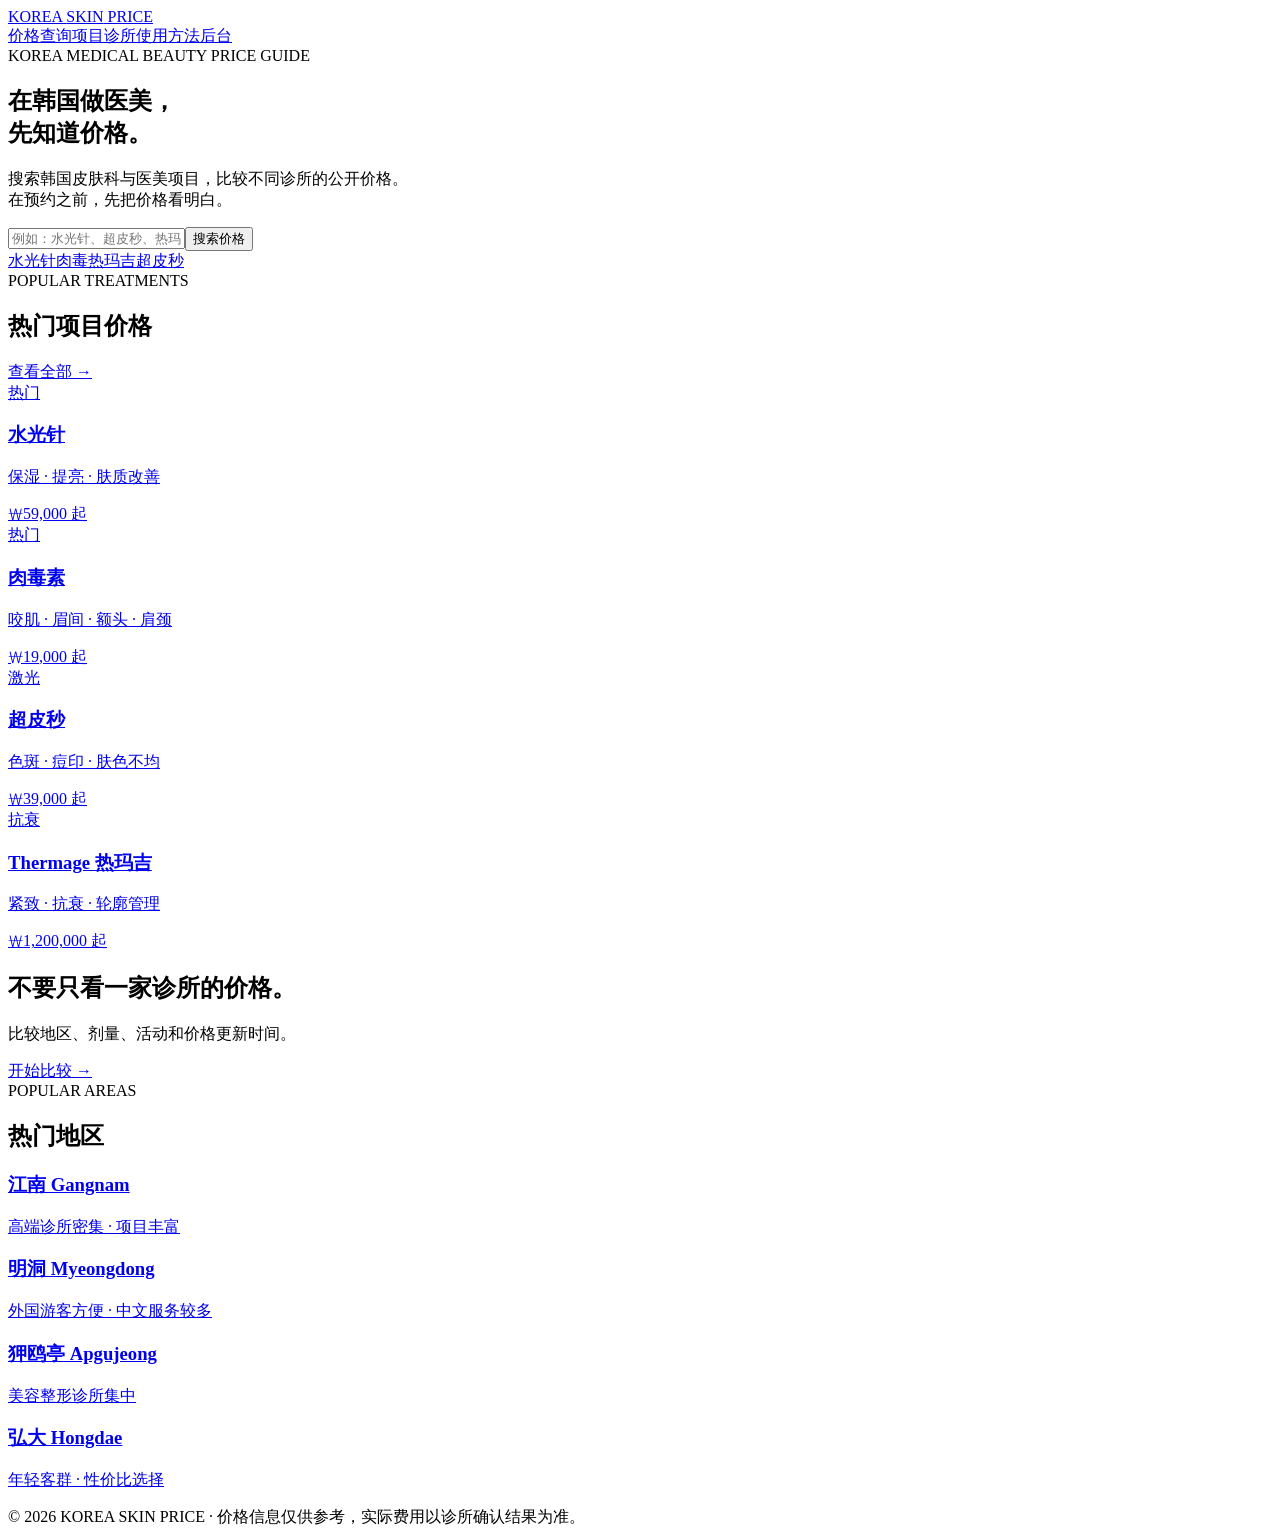
==== index.html @ 59237373 "Add files via upload" ====
<!doctype html><html lang="zh-CN"><head><meta charset="utf-8"><meta name="viewport" content="width=device-width,initial-scale=1"><title>首页 | KOREA SKIN PRICE</title><link rel="stylesheet" href="assets/style.css"></head><body>
<header><div class="wrap nav"><a class="logo" href="index.html">KOREA <span>SKIN</span> PRICE</a><nav class="menu"><a href="prices.html">价格查询</a><a href="treatments.html">项目</a><a href="clinics.html">诊所</a><a href="how.html">使用方法</a><a href="admin.html">后台</a></nav></div></header><main><section class="hero"><div class="wrap"><div class="eyebrow">KOREA MEDICAL BEAUTY PRICE GUIDE</div><h1>在韩国做医美，<br>先知道价格。</h1><p class="sub">搜索韩国皮肤科与医美项目，比较不同诊所的公开价格。<br>在预约之前，先把价格看明白。</p><div class="search"><input id="q" placeholder="例如：水光针、超皮秒、热玛吉、肉毒…"><button onclick="location.href='prices.html?q='+encodeURIComponent(document.getElementById('q').value)">搜索价格</button></div><div class="chips"><a class="chip" href="prices.html?q=水光针">水光针</a><a class="chip" href="prices.html?q=肉毒">肉毒</a><a class="chip" href="prices.html?q=热玛吉">热玛吉</a><a class="chip" href="prices.html?q=超皮秒">超皮秒</a></div></div></section>
<section class="section"><div class="wrap"><div class="head"><div><div class="kicker">POPULAR TREATMENTS</div><h2>热门项目价格</h2></div><a href="treatments.html">查看全部 →</a></div><div class="grid4">
<a class="card" href="treatment.html?id=water"><span class="tag">热门</span><h3>水光针</h3><p class="muted">保湿 · 提亮 · 肤质改善</p><div class="price">₩59,000 起</div></a>
<a class="card" href="treatment.html?id=botox"><span class="tag">热门</span><h3>肉毒素</h3><p class="muted">咬肌 · 眉间 · 额头 · 肩颈</p><div class="price">₩19,000 起</div></a>
<a class="card" href="treatment.html?id=pico"><span class="tag">激光</span><h3>超皮秒</h3><p class="muted">色斑 · 痘印 · 肤色不均</p><div class="price">₩39,000 起</div></a>
<a class="card" href="treatment.html?id=thermage"><span class="tag">抗衰</span><h3>Thermage 热玛吉</h3><p class="muted">紧致 · 抗衰 · 轮廓管理</p><div class="price">₩1,200,000 起</div></a>
</div></div></section>
<section class="band"><div class="wrap bandin"><div><h2>不要只看一家诊所的价格。</h2><p>比较地区、剂量、活动和价格更新时间。</p></div><a class="whitebtn" href="prices.html">开始比较 →</a></div></section>
<section class="section"><div class="wrap"><div class="head"><div><div class="kicker">POPULAR AREAS</div><h2>热门地区</h2></div></div><div class="grid4"><a class="card" href="prices.html?area=江南"><h3>江南 Gangnam</h3><p class="muted">高端诊所密集 · 项目丰富</p></a><a class="card" href="prices.html?area=明洞"><h3>明洞 Myeongdong</h3><p class="muted">外国游客方便 · 中文服务较多</p></a><a class="card" href="prices.html?area=狎鸥亭"><h3>狎鸥亭 Apgujeong</h3><p class="muted">美容整形诊所集中</p></a><a class="card" href="prices.html?area=弘大"><h3>弘大 Hongdae</h3><p class="muted">年轻客群 · 性价比选择</p></a></div></div></section></main><footer><div class="wrap">© 2026 KOREA SKIN PRICE · 价格信息仅供参考，实际费用以诊所确认结果为准。</div></footer><script></script></body></html>
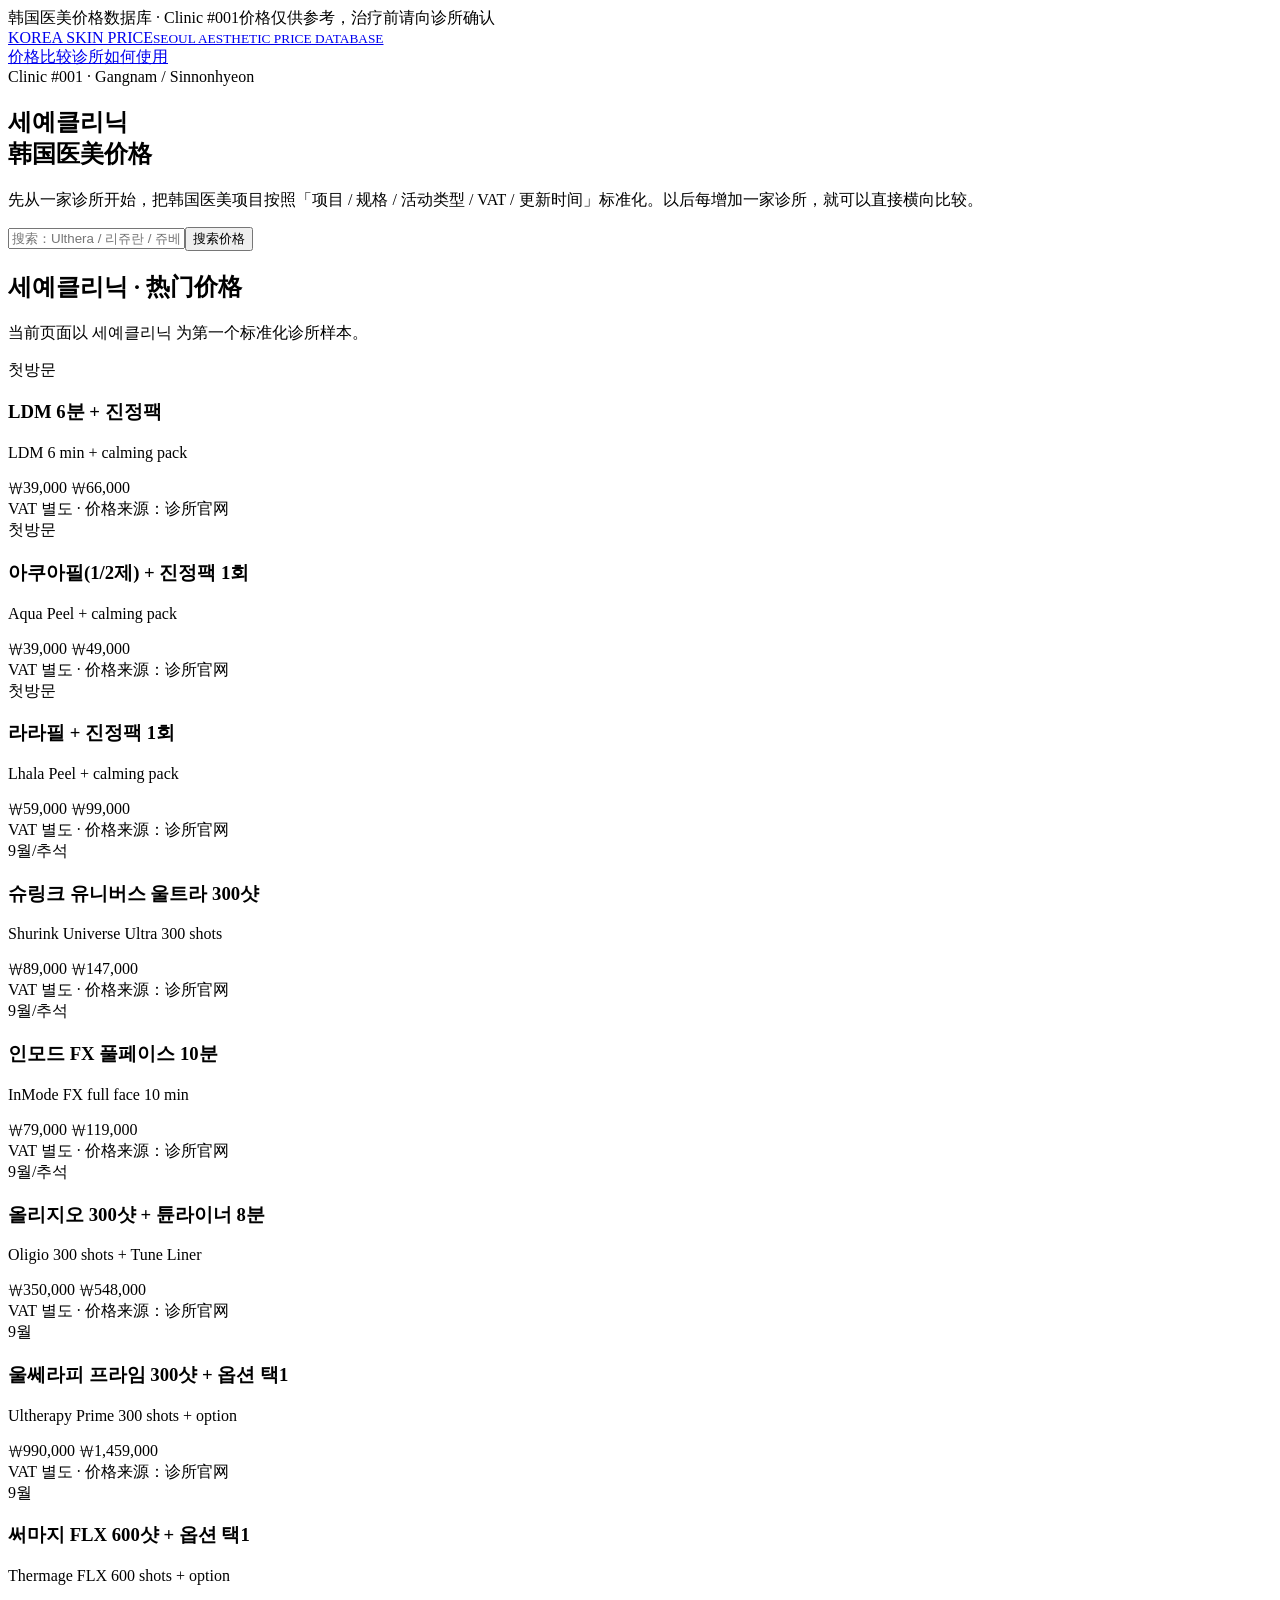
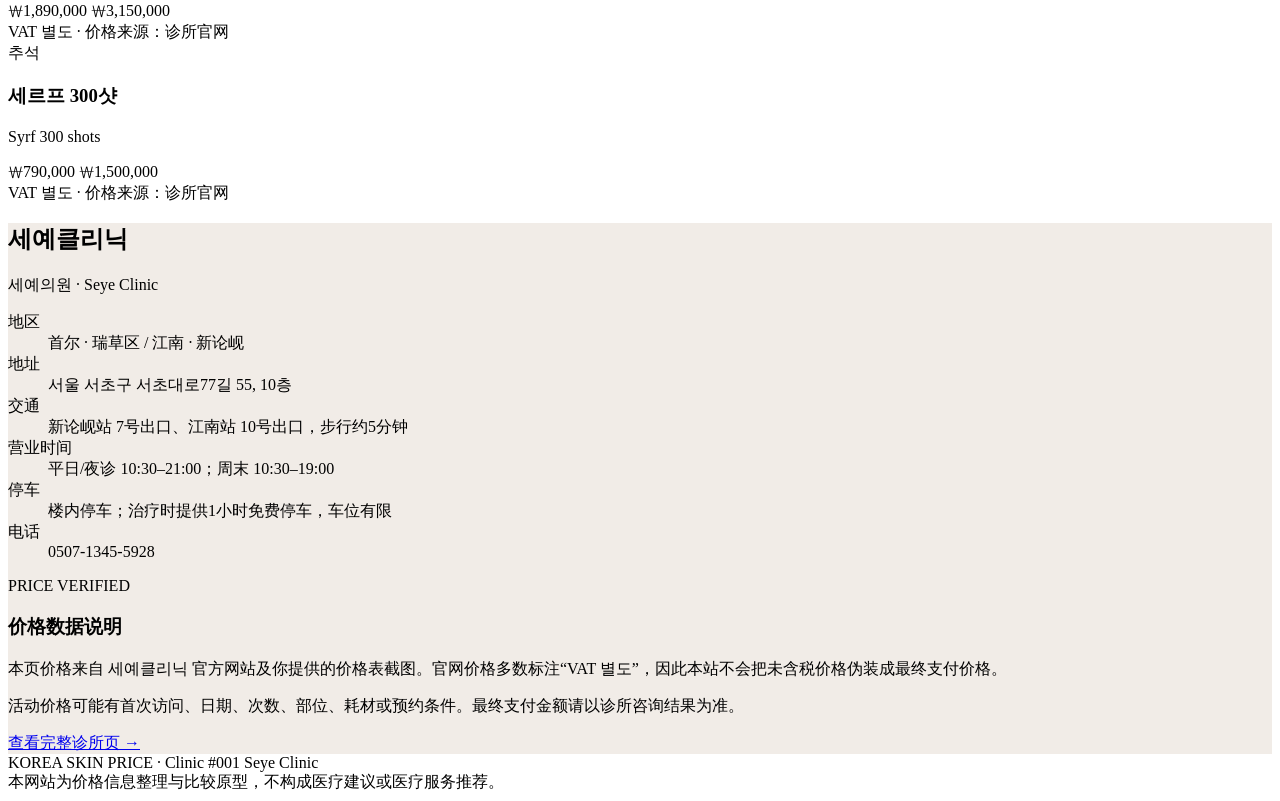
==== commit 0b85eff5: "Add files via upload" ====
--- a/index.html
+++ b/index.html
@@ -1,10 +1,34 @@
-<!doctype html><html lang="zh-CN"><head><meta charset="utf-8"><meta name="viewport" content="width=device-width,initial-scale=1"><title>首页 | KOREA SKIN PRICE</title><link rel="stylesheet" href="assets/style.css"></head><body>
-<header><div class="wrap nav"><a class="logo" href="index.html">KOREA <span>SKIN</span> PRICE</a><nav class="menu"><a href="prices.html">价格查询</a><a href="treatments.html">项目</a><a href="clinics.html">诊所</a><a href="how.html">使用方法</a><a href="admin.html">后台</a></nav></div></header><main><section class="hero"><div class="wrap"><div class="eyebrow">KOREA MEDICAL BEAUTY PRICE GUIDE</div><h1>在韩国做医美，<br>先知道价格。</h1><p class="sub">搜索韩国皮肤科与医美项目，比较不同诊所的公开价格。<br>在预约之前，先把价格看明白。</p><div class="search"><input id="q" placeholder="例如：水光针、超皮秒、热玛吉、肉毒…"><button onclick="location.href='prices.html?q='+encodeURIComponent(document.getElementById('q').value)">搜索价格</button></div><div class="chips"><a class="chip" href="prices.html?q=水光针">水光针</a><a class="chip" href="prices.html?q=肉毒">肉毒</a><a class="chip" href="prices.html?q=热玛吉">热玛吉</a><a class="chip" href="prices.html?q=超皮秒">超皮秒</a></div></div></section>
-<section class="section"><div class="wrap"><div class="head"><div><div class="kicker">POPULAR TREATMENTS</div><h2>热门项目价格</h2></div><a href="treatments.html">查看全部 →</a></div><div class="grid4">
-<a class="card" href="treatment.html?id=water"><span class="tag">热门</span><h3>水光针</h3><p class="muted">保湿 · 提亮 · 肤质改善</p><div class="price">₩59,000 起</div></a>
-<a class="card" href="treatment.html?id=botox"><span class="tag">热门</span><h3>肉毒素</h3><p class="muted">咬肌 · 眉间 · 额头 · 肩颈</p><div class="price">₩19,000 起</div></a>
-<a class="card" href="treatment.html?id=pico"><span class="tag">激光</span><h3>超皮秒</h3><p class="muted">色斑 · 痘印 · 肤色不均</p><div class="price">₩39,000 起</div></a>
-<a class="card" href="treatment.html?id=thermage"><span class="tag">抗衰</span><h3>Thermage 热玛吉</h3><p class="muted">紧致 · 抗衰 · 轮廓管理</p><div class="price">₩1,200,000 起</div></a>
+<!doctype html>
+<html lang="zh-CN"><head><meta charset="utf-8"><meta name="viewport" content="width=device-width,initial-scale=1">
+<title>KOREA SKIN PRICE | 韩国医美价格比较</title><link rel="stylesheet" href="assets/style.css"></head>
+<body>
+<div class="topbar"><div class="container"><span>韩国医美价格数据库 · Clinic #001</span><span>价格仅供参考，治疗前请向诊所确认</span></div></div>
+<nav class="nav"><div class="container navin"><a class="logo" href="index.html">KOREA SKIN PRICE<small>SEOUL AESTHETIC PRICE DATABASE</small></a><div class="navlinks"><a href="prices.html">价格比较</a><a href="clinic-seye.html">诊所</a><a href="how.html">如何使用</a></div></div></nav>
+<section class="hero"><div class="container">
+<div class="eyebrow">Clinic #001 · Gangnam / Sinnonhyeon</div>
+<h1>세예클리닉<br>韩国医美价格</h1>
+<p>先从一家诊所开始，把韩国医美项目按照「项目 / 规格 / 活动类型 / VAT / 更新时间」标准化。以后每增加一家诊所，就可以直接横向比较。</p>
+<div class="searchbox"><input id="q" placeholder="搜索：Ulthera / 리쥬란 / 쥬베룩 / 보톡스…"><button onclick="goSearch()">搜索价格</button></div>
+</div></section>
+<section class="section"><div class="container">
+<h2>세예클리닉 · 热门价格</h2><p class="lead">当前页面以 세예클리닉 为第一个标准化诊所样本。</p>
+<div class="grid">
+<div class="card"><span class="tag">첫방문</span><h3>LDM 6분 + 진정팩</h3><p>LDM 6 min + calming pack</p><div class="price">₩39,000 <span class="old">₩66,000</span></div><div class="sub">VAT 별도 · 价格来源：诊所官网</div></div><div class="card"><span class="tag">첫방문</span><h3>아쿠아필(1/2제) + 진정팩 1회</h3><p>Aqua Peel + calming pack</p><div class="price">₩39,000 <span class="old">₩49,000</span></div><div class="sub">VAT 별도 · 价格来源：诊所官网</div></div><div class="card"><span class="tag">첫방문</span><h3>라라필 + 진정팩 1회</h3><p>Lhala Peel + calming pack</p><div class="price">₩59,000 <span class="old">₩99,000</span></div><div class="sub">VAT 별도 · 价格来源：诊所官网</div></div><div class="card"><span class="tag">9월/추석</span><h3>슈링크 유니버스 울트라 300샷</h3><p>Shurink Universe Ultra 300 shots</p><div class="price">₩89,000 <span class="old">₩147,000</span></div><div class="sub">VAT 별도 · 价格来源：诊所官网</div></div><div class="card"><span class="tag">9월/추석</span><h3>인모드 FX 풀페이스 10분</h3><p>InMode FX full face 10 min</p><div class="price">₩79,000 <span class="old">₩119,000</span></div><div class="sub">VAT 별도 · 价格来源：诊所官网</div></div><div class="card"><span class="tag">9월/추석</span><h3>올리지오 300샷 + 튠라이너 8분</h3><p>Oligio 300 shots + Tune Liner</p><div class="price">₩350,000 <span class="old">₩548,000</span></div><div class="sub">VAT 별도 · 价格来源：诊所官网</div></div><div class="card"><span class="tag">9월</span><h3>울쎄라피 프라임 300샷 + 옵션 택1</h3><p>Ultherapy Prime 300 shots + option</p><div class="price">₩990,000 <span class="old">₩1,459,000</span></div><div class="sub">VAT 별도 · 价格来源：诊所官网</div></div><div class="card"><span class="tag">9월</span><h3>써마지 FLX 600샷 + 옵션 택1</h3><p>Thermage FLX 600 shots + option</p><div class="price">₩1,890,000 <span class="old">₩3,150,000</span></div><div class="sub">VAT 별도 · 价格来源：诊所官网</div></div><div class="card"><span class="tag">추석</span><h3>세르프 300샷</h3><p>Syrf 300 shots</p><div class="price">₩790,000 <span class="old">₩1,500,000</span></div><div class="sub">VAT 별도 · 价格来源：诊所官网</div></div>
 </div></div></section>
-<section class="band"><div class="wrap bandin"><div><h2>不要只看一家诊所的价格。</h2><p>比较地区、剂量、活动和价格更新时间。</p></div><a class="whitebtn" href="prices.html">开始比较 →</a></div></section>
-<section class="section"><div class="wrap"><div class="head"><div><div class="kicker">POPULAR AREAS</div><h2>热门地区</h2></div></div><div class="grid4"><a class="card" href="prices.html?area=江南"><h3>江南 Gangnam</h3><p class="muted">高端诊所密集 · 项目丰富</p></a><a class="card" href="prices.html?area=明洞"><h3>明洞 Myeongdong</h3><p class="muted">外国游客方便 · 中文服务较多</p></a><a class="card" href="prices.html?area=狎鸥亭"><h3>狎鸥亭 Apgujeong</h3><p class="muted">美容整形诊所集中</p></a><a class="card" href="prices.html?area=弘大"><h3>弘大 Hongdae</h3><p class="muted">年轻客群 · 性价比选择</p></a></div></div></section></main><footer><div class="wrap">© 2026 KOREA SKIN PRICE · 价格信息仅供参考，实际费用以诊所确认结果为准。</div></footer><script></script></body></html>+<section class="section" style="background:#f1ece7"><div class="container info">
+<div class="clinicbox"><h2>세예클리닉</h2><p class="lead">세예의원 · Seye Clinic</p>
+<dl><dt>地区</dt><dd>首尔 · 瑞草区 / 江南 · 新论岘</dd>
+<dt>地址</dt><dd>서울 서초구 서초대로77길 55, 10층</dd>
+<dt>交通</dt><dd>新论岘站 7号出口、江南站 10号出口，步行约5分钟</dd>
+<dt>营业时间</dt><dd>平日/夜诊 10:30–21:00；周末 10:30–19:00</dd>
+<dt>停车</dt><dd>楼内停车；治疗时提供1小时免费停车，车位有限</dd>
+<dt>电话</dt><dd>0507-1345-5928</dd>
+</dl></div>
+<div class="clinicbox"><span class="tag">PRICE VERIFIED</span><h3>价格数据说明</h3>
+<p>本页价格来自 세예클리닉 官方网站及你提供的价格表截图。官网价格多数标注“VAT 별도”，因此本站不会把未含税价格伪装成最终支付价格。</p>
+<p>活动价格可能有首次访问、日期、次数、部位、耗材或预约条件。最终支付金额请以诊所咨询结果为准。</p>
+<a class="btn" href="clinic-seye.html">查看完整诊所页 →</a></div>
+</div></section>
+<footer class="footer"><div class="container">KOREA SKIN PRICE · Clinic #001 Seye Clinic<br>本网站为价格信息整理与比较原型，不构成医疗建议或医疗服务推荐。</div></footer>
+<script>function goSearch(){const q=document.getElementById('q').value.trim();location.href='prices.html'+(q?'?q='+encodeURIComponent(q):'')}</script>
+</body></html>
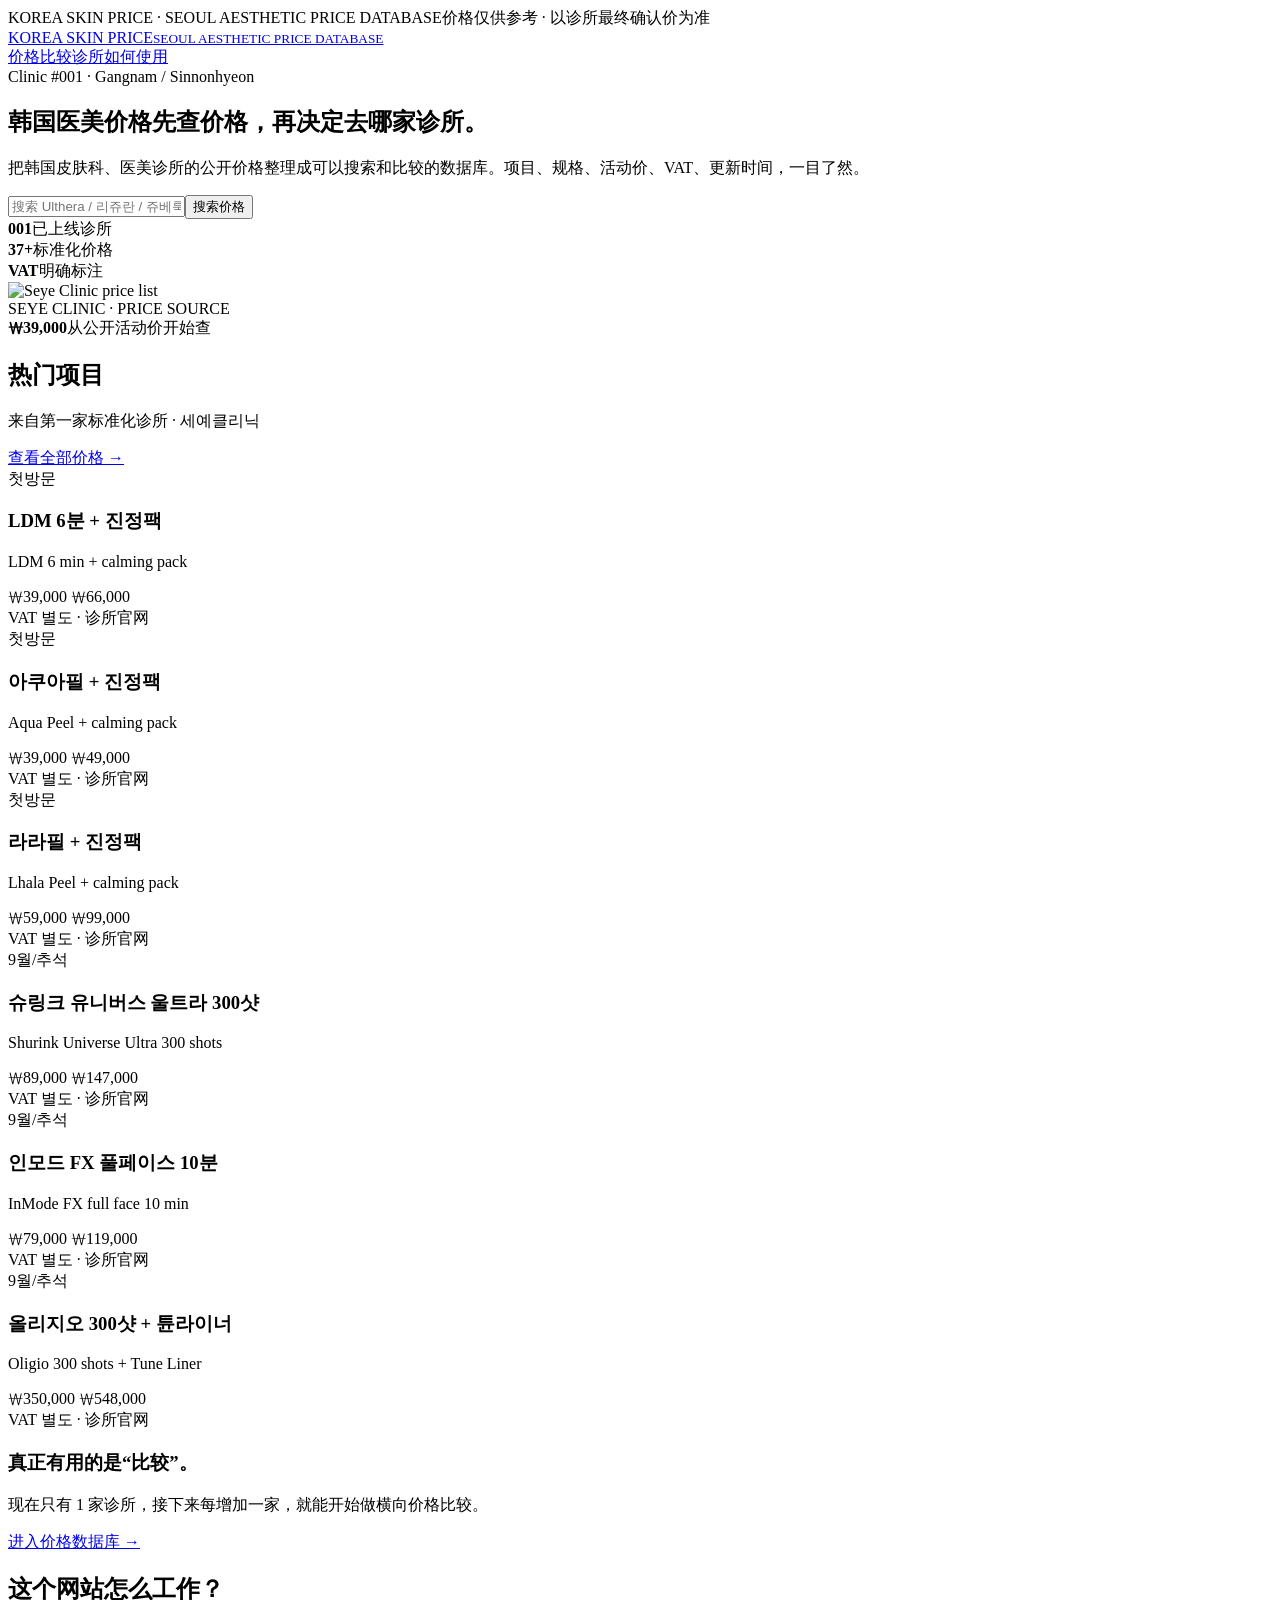
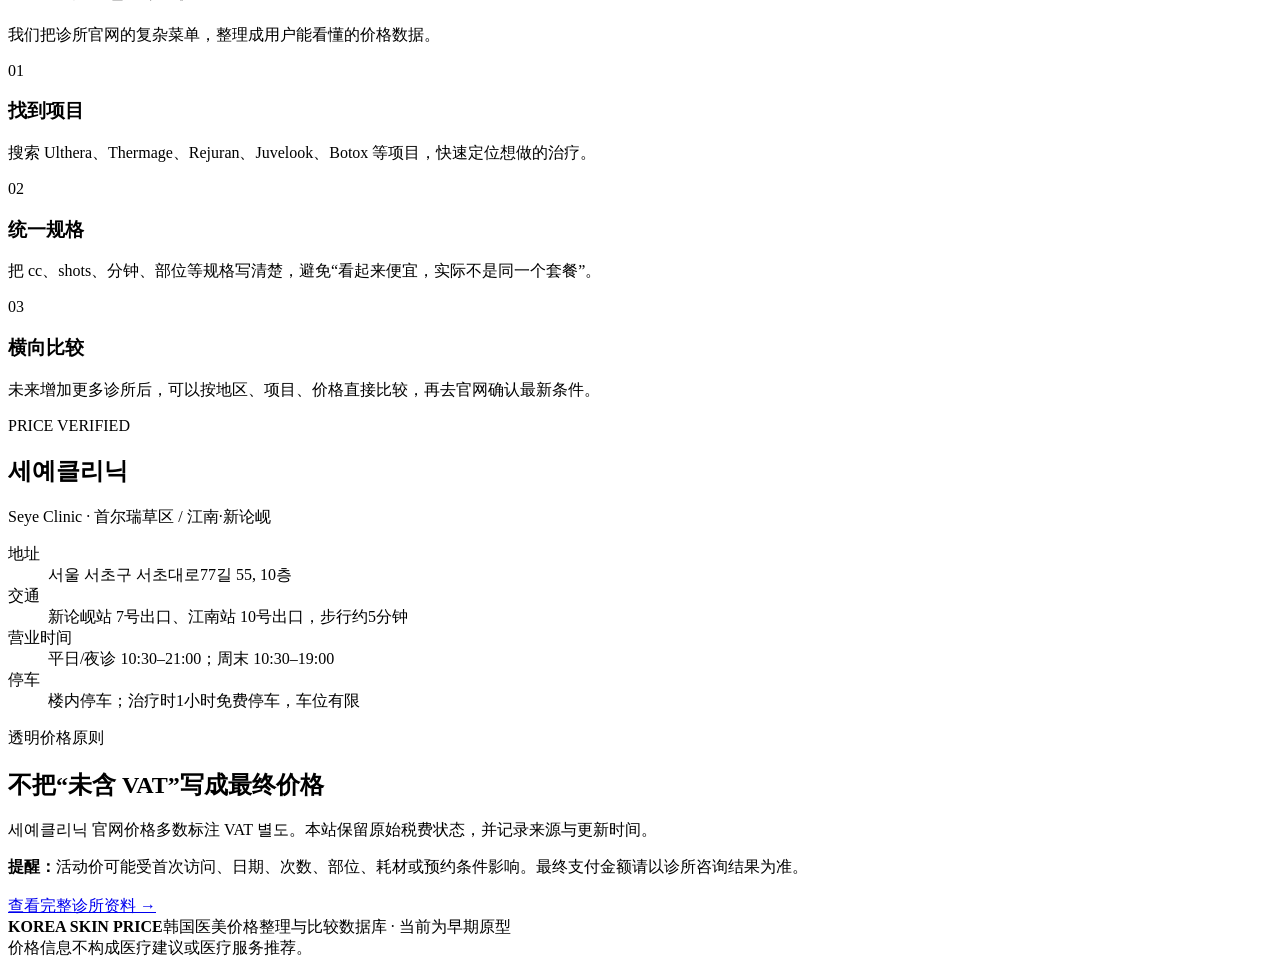
==== commit d790aef8: "Add files via upload" ====
--- a/index.html
+++ b/index.html
@@ -1,34 +1,16 @@
-<!doctype html>
-<html lang="zh-CN"><head><meta charset="utf-8"><meta name="viewport" content="width=device-width,initial-scale=1">
-<title>KOREA SKIN PRICE | 韩国医美价格比较</title><link rel="stylesheet" href="assets/style.css"></head>
-<body>
-<div class="topbar"><div class="container"><span>韩国医美价格数据库 · Clinic #001</span><span>价格仅供参考，治疗前请向诊所确认</span></div></div>
+<!doctype html><html lang="zh-CN"><head><meta charset="utf-8"><meta name="viewport" content="width=device-width,initial-scale=1"><title>KOREA SKIN PRICE | 韩国医美价格比较</title><link rel="stylesheet" href="assets/style.css"></head><body>
+<div class="topbar"><div class="container"><span>KOREA SKIN PRICE · SEOUL AESTHETIC PRICE DATABASE</span><span>价格仅供参考 · 以诊所最终确认价为准</span></div></div>
 <nav class="nav"><div class="container navin"><a class="logo" href="index.html">KOREA SKIN PRICE<small>SEOUL AESTHETIC PRICE DATABASE</small></a><div class="navlinks"><a href="prices.html">价格比较</a><a href="clinic-seye.html">诊所</a><a href="how.html">如何使用</a></div></div></nav>
-<section class="hero"><div class="container">
-<div class="eyebrow">Clinic #001 · Gangnam / Sinnonhyeon</div>
-<h1>세예클리닉<br>韩国医美价格</h1>
-<p>先从一家诊所开始，把韩国医美项目按照「项目 / 规格 / 活动类型 / VAT / 更新时间」标准化。以后每增加一家诊所，就可以直接横向比较。</p>
-<div class="searchbox"><input id="q" placeholder="搜索：Ulthera / 리쥬란 / 쥬베룩 / 보톡스…"><button onclick="goSearch()">搜索价格</button></div>
-</div></section>
-<section class="section"><div class="container">
-<h2>세예클리닉 · 热门价格</h2><p class="lead">当前页面以 세예클리닉 为第一个标准化诊所样本。</p>
-<div class="grid">
-<div class="card"><span class="tag">첫방문</span><h3>LDM 6분 + 진정팩</h3><p>LDM 6 min + calming pack</p><div class="price">₩39,000 <span class="old">₩66,000</span></div><div class="sub">VAT 별도 · 价格来源：诊所官网</div></div><div class="card"><span class="tag">첫방문</span><h3>아쿠아필(1/2제) + 진정팩 1회</h3><p>Aqua Peel + calming pack</p><div class="price">₩39,000 <span class="old">₩49,000</span></div><div class="sub">VAT 별도 · 价格来源：诊所官网</div></div><div class="card"><span class="tag">첫방문</span><h3>라라필 + 진정팩 1회</h3><p>Lhala Peel + calming pack</p><div class="price">₩59,000 <span class="old">₩99,000</span></div><div class="sub">VAT 별도 · 价格来源：诊所官网</div></div><div class="card"><span class="tag">9월/추석</span><h3>슈링크 유니버스 울트라 300샷</h3><p>Shurink Universe Ultra 300 shots</p><div class="price">₩89,000 <span class="old">₩147,000</span></div><div class="sub">VAT 별도 · 价格来源：诊所官网</div></div><div class="card"><span class="tag">9월/추석</span><h3>인모드 FX 풀페이스 10분</h3><p>InMode FX full face 10 min</p><div class="price">₩79,000 <span class="old">₩119,000</span></div><div class="sub">VAT 별도 · 价格来源：诊所官网</div></div><div class="card"><span class="tag">9월/추석</span><h3>올리지오 300샷 + 튠라이너 8분</h3><p>Oligio 300 shots + Tune Liner</p><div class="price">₩350,000 <span class="old">₩548,000</span></div><div class="sub">VAT 별도 · 价格来源：诊所官网</div></div><div class="card"><span class="tag">9월</span><h3>울쎄라피 프라임 300샷 + 옵션 택1</h3><p>Ultherapy Prime 300 shots + option</p><div class="price">₩990,000 <span class="old">₩1,459,000</span></div><div class="sub">VAT 별도 · 价格来源：诊所官网</div></div><div class="card"><span class="tag">9월</span><h3>써마지 FLX 600샷 + 옵션 택1</h3><p>Thermage FLX 600 shots + option</p><div class="price">₩1,890,000 <span class="old">₩3,150,000</span></div><div class="sub">VAT 별도 · 价格来源：诊所官网</div></div><div class="card"><span class="tag">추석</span><h3>세르프 300샷</h3><p>Syrf 300 shots</p><div class="price">₩790,000 <span class="old">₩1,500,000</span></div><div class="sub">VAT 별도 · 价格来源：诊所官网</div></div>
-</div></div></section>
-<section class="section" style="background:#f1ece7"><div class="container info">
-<div class="clinicbox"><h2>세예클리닉</h2><p class="lead">세예의원 · Seye Clinic</p>
-<dl><dt>地区</dt><dd>首尔 · 瑞草区 / 江南 · 新论岘</dd>
-<dt>地址</dt><dd>서울 서초구 서초대로77길 55, 10층</dd>
-<dt>交通</dt><dd>新论岘站 7号出口、江南站 10号出口，步行约5分钟</dd>
-<dt>营业时间</dt><dd>平日/夜诊 10:30–21:00；周末 10:30–19:00</dd>
-<dt>停车</dt><dd>楼内停车；治疗时提供1小时免费停车，车位有限</dd>
-<dt>电话</dt><dd>0507-1345-5928</dd>
-</dl></div>
-<div class="clinicbox"><span class="tag">PRICE VERIFIED</span><h3>价格数据说明</h3>
-<p>本页价格来自 세예클리닉 官方网站及你提供的价格表截图。官网价格多数标注“VAT 별도”，因此本站不会把未含税价格伪装成最终支付价格。</p>
-<p>活动价格可能有首次访问、日期、次数、部位、耗材或预约条件。最终支付金额请以诊所咨询结果为准。</p>
-<a class="btn" href="clinic-seye.html">查看完整诊所页 →</a></div>
-</div></section>
-<footer class="footer"><div class="container">KOREA SKIN PRICE · Clinic #001 Seye Clinic<br>本网站为价格信息整理与比较原型，不构成医疗建议或医疗服务推荐。</div></footer>
-<script>function goSearch(){const q=document.getElementById('q').value.trim();location.href='prices.html'+(q?'?q='+encodeURIComponent(q):'')}</script>
-</body></html>+<section class="hero"><div class="container hero-grid"><div><div class="eyebrow">Clinic #001 · Gangnam / Sinnonhyeon</div><h1>韩国医美价格<span>先查价格，再决定去哪家诊所。</span></h1><p>把韩国皮肤科、医美诊所的公开价格整理成可以搜索和比较的数据库。项目、规格、活动价、VAT、更新时间，一目了然。</p><div class="searchbox"><input id="q" placeholder="搜索 Ulthera / 리쥬란 / 쥬베룩 / 보톡스…"><button onclick="goSearch()">搜索价格</button></div><div class="hero-note"><div><strong>001</strong>已上线诊所</div><div><strong>37+</strong>标准化价格</div><div><strong>VAT</strong>明确标注</div></div></div><div class="hero-visual"><div class="price-sheet"><img src="assets/seye-price-01.png" alt="Seye Clinic price list"><div class="sheet-label">SEYE CLINIC · PRICE SOURCE</div></div><div class="sheet-sticker"><b>₩39,000</b>从公开活动价开始查</div></div></div></section>
+<section class="section"><div class="container"><div class="section-head"><div><h2>热门项目</h2><p>来自第一家标准化诊所 · 세예클리닉</p></div><a class="link-arrow" href="prices.html">查看全部价格 →</a></div><div class="grid">
+<div class="card"><span class="tag">첫방문</span><h3>LDM 6분 + 진정팩</h3><p>LDM 6 min + calming pack</p><div class="price">₩39,000 <span class="old">₩66,000</span></div><div class="sub">VAT 별도 · 诊所官网</div></div>
+<div class="card"><span class="tag">첫방문</span><h3>아쿠아필 + 진정팩</h3><p>Aqua Peel + calming pack</p><div class="price">₩39,000 <span class="old">₩49,000</span></div><div class="sub">VAT 별도 · 诊所官网</div></div>
+<div class="card"><span class="tag">첫방문</span><h3>라라필 + 진정팩</h3><p>Lhala Peel + calming pack</p><div class="price">₩59,000 <span class="old">₩99,000</span></div><div class="sub">VAT 별도 · 诊所官网</div></div>
+<div class="card"><span class="tag">9월/추석</span><h3>슈링크 유니버스 울트라 300샷</h3><p>Shurink Universe Ultra 300 shots</p><div class="price">₩89,000 <span class="old">₩147,000</span></div><div class="sub">VAT 별도 · 诊所官网</div></div>
+<div class="card"><span class="tag">9월/추석</span><h3>인모드 FX 풀페이스 10분</h3><p>InMode FX full face 10 min</p><div class="price">₩79,000 <span class="old">₩119,000</span></div><div class="sub">VAT 별도 · 诊所官网</div></div>
+<div class="card"><span class="tag">9월/추석</span><h3>올리지오 300샷 + 튠라이너</h3><p>Oligio 300 shots + Tune Liner</p><div class="price">₩350,000 <span class="old">₩548,000</span></div><div class="sub">VAT 별도 · 诊所官网</div></div>
+</div><div class="compare-cta"><div><h3>真正有用的是“比较”。</h3><p>现在只有 1 家诊所，接下来每增加一家，就能开始做横向价格比较。</p></div><a class="btn rose" href="prices.html">进入价格数据库 →</a></div></div></section>
+<section class="section alt"><div class="container"><div class="section-head"><div><h2>这个网站怎么工作？</h2><p>我们把诊所官网的复杂菜单，整理成用户能看懂的价格数据。</p></div></div><div class="steps"><div class="step"><div class="step-num">01</div><h3>找到项目</h3><p>搜索 Ulthera、Thermage、Rejuran、Juvelook、Botox 等项目，快速定位想做的治疗。</p></div><div class="step"><div class="step-num">02</div><h3>统一规格</h3><p>把 cc、shots、分钟、部位等规格写清楚，避免“看起来便宜，实际不是同一个套餐”。</p></div><div class="step"><div class="step-num">03</div><h3>横向比较</h3><p>未来增加更多诊所后，可以按地区、项目、价格直接比较，再去官网确认最新条件。</p></div></div></div></section>
+<section class="section"><div class="container info"><div class="clinicbox"><div class="verified">PRICE VERIFIED</div><h2>세예클리닉</h2><p class="lead">Seye Clinic · 首尔瑞草区 / 江南·新论岘</p><dl><dt>地址</dt><dd>서울 서초구 서초대로77길 55, 10층</dd><dt>交通</dt><dd>新论岘站 7号出口、江南站 10号出口，步行约5分钟</dd><dt>营业时间</dt><dd>平日/夜诊 10:30–21:00；周末 10:30–19:00</dd><dt>停车</dt><dd>楼内停车；治疗时1小时免费停车，车位有限</dd></dl></div><div class="clinicbox"><span class="tag">透明价格原则</span><h2>不把“未含 VAT”写成最终价格</h2><p class="lead">세예클리닉 官网价格多数标注 VAT 별도。本站保留原始税费状态，并记录来源与更新时间。</p><div class="notice"><b>提醒：</b>活动价可能受首次访问、日期、次数、部位、耗材或预约条件影响。最终支付金额请以诊所咨询结果为准。</div><br><a class="btn dark" href="clinic-seye.html">查看完整诊所资料 →</a></div></div></section>
+<footer class="footer"><div class="container"><strong>KOREA SKIN PRICE</strong>韩国医美价格整理与比较数据库 · 当前为早期原型<br>价格信息不构成医疗建议或医疗服务推荐。</div></footer>
+<script>function goSearch(){const q=document.getElementById('q').value.trim();location.href='prices.html'+(q?'?q='+encodeURIComponent(q):'')}</script></body></html>
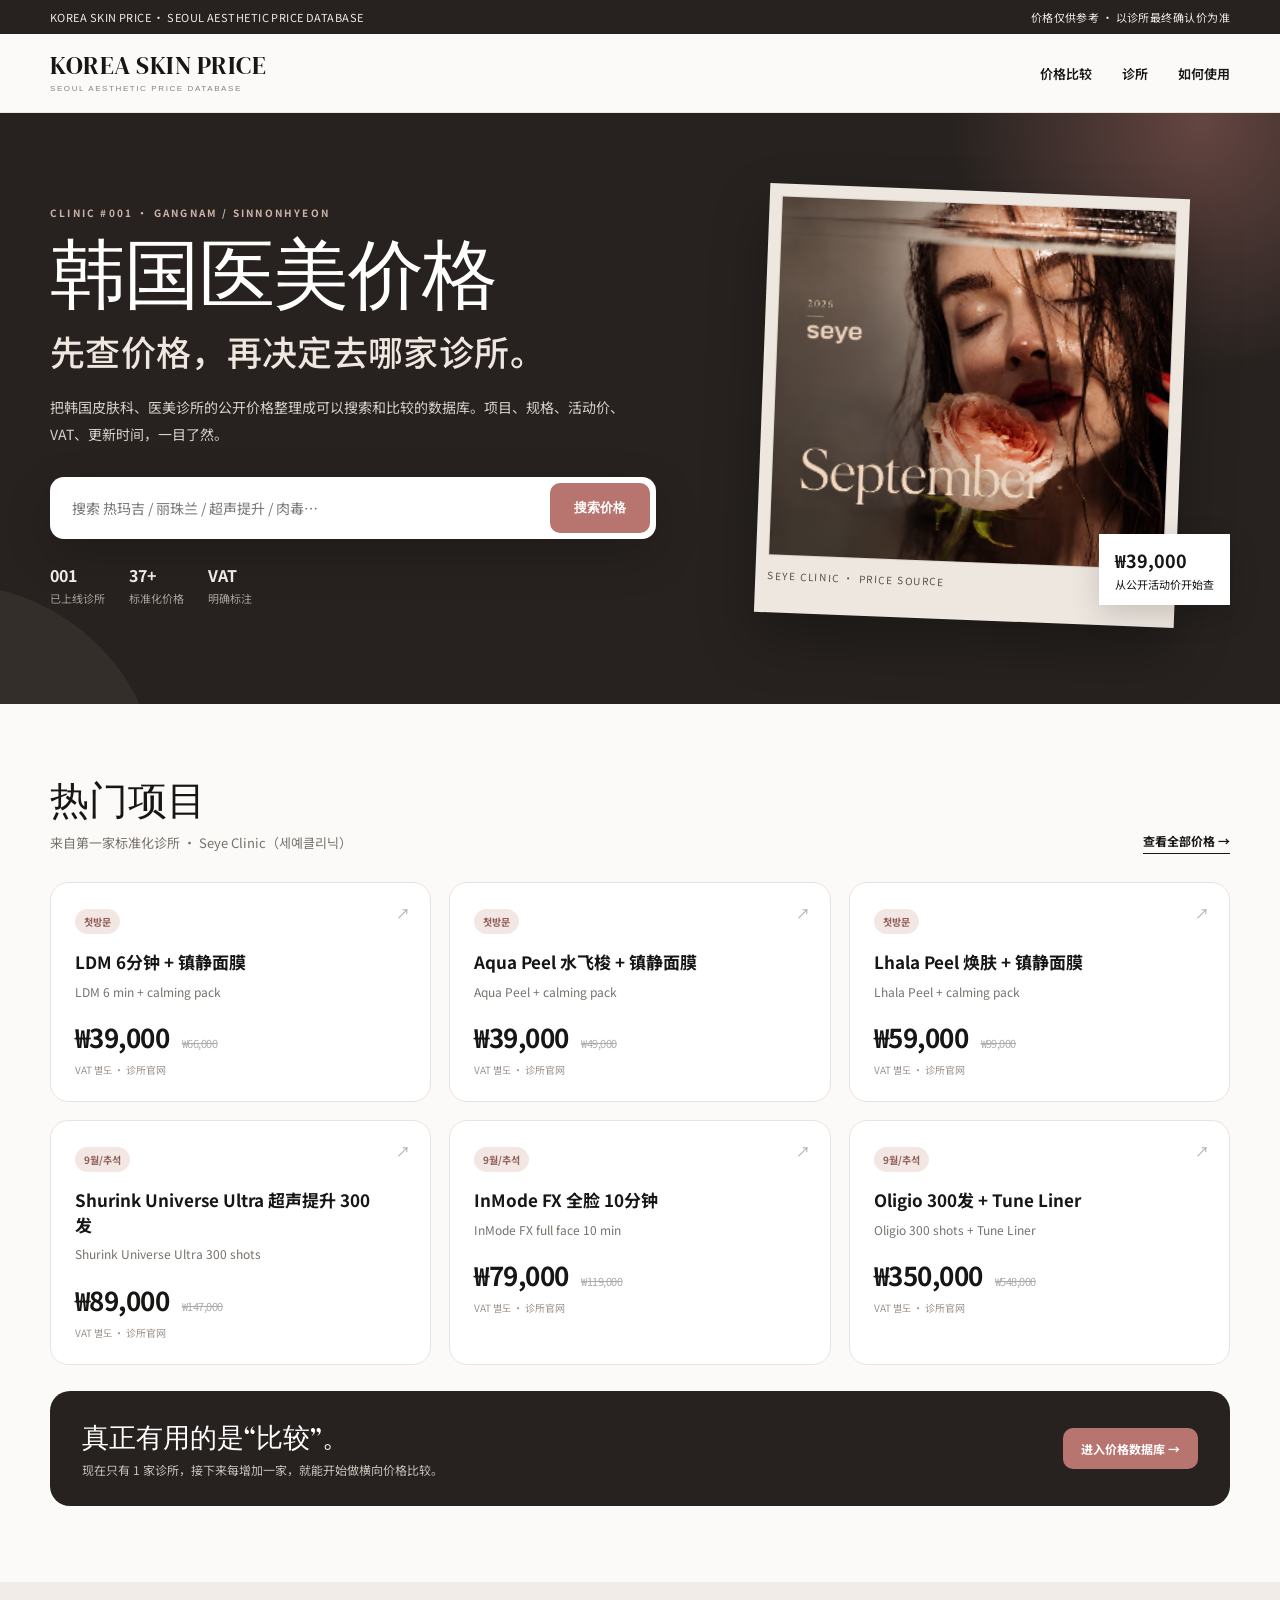
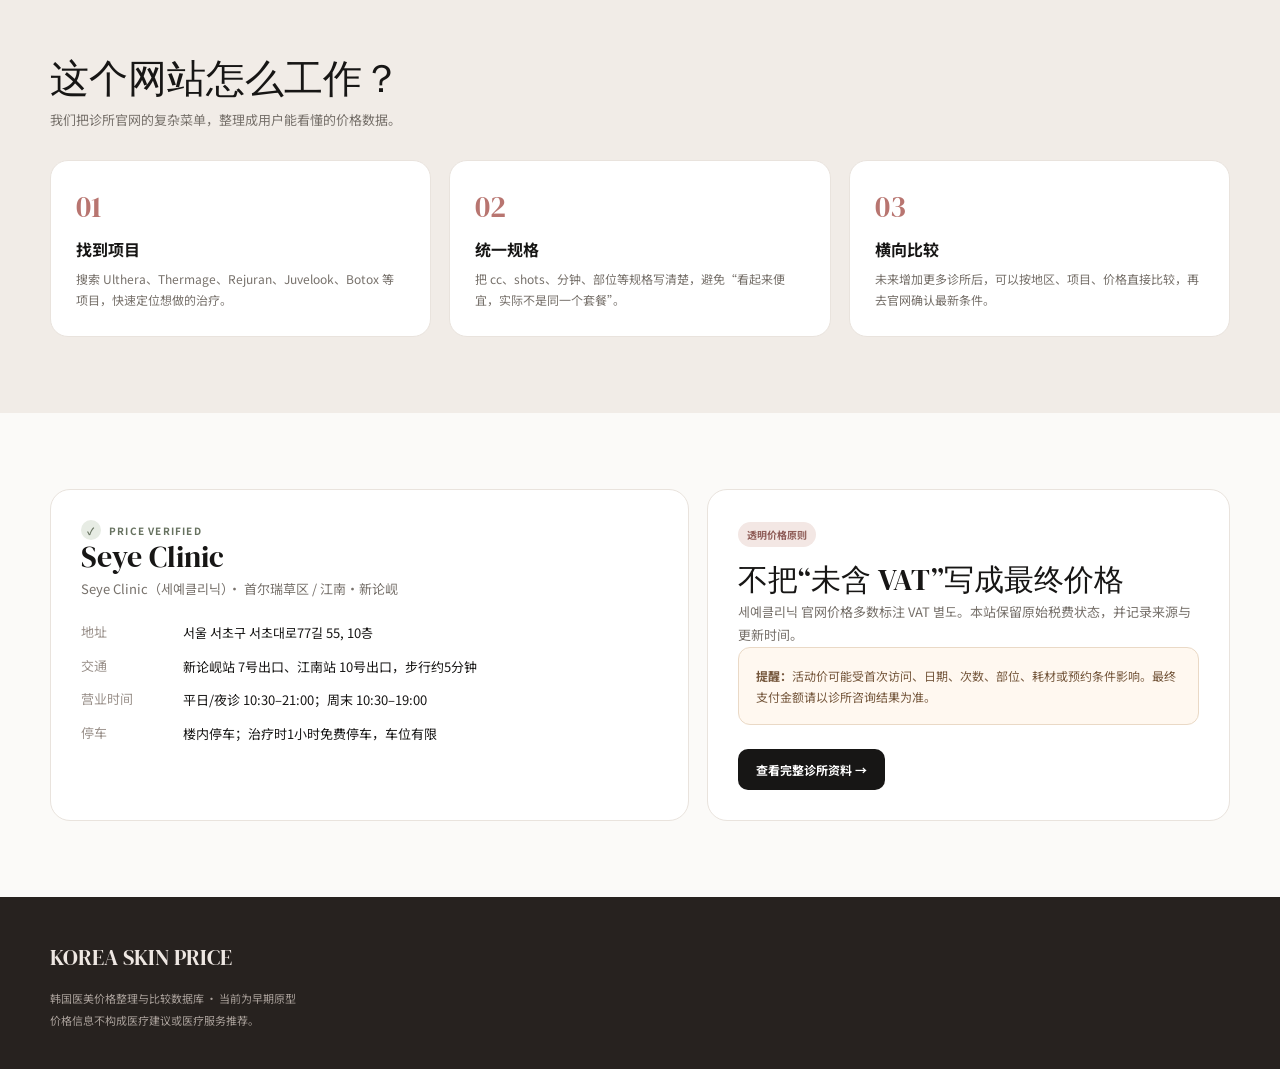
==== commit fbb28168: "Add files via upload" ====
--- a/index.html
+++ b/index.html
@@ -1,16 +1,16 @@
 <!doctype html><html lang="zh-CN"><head><meta charset="utf-8"><meta name="viewport" content="width=device-width,initial-scale=1"><title>KOREA SKIN PRICE | 韩国医美价格比较</title><link rel="stylesheet" href="assets/style.css"></head><body>
 <div class="topbar"><div class="container"><span>KOREA SKIN PRICE · SEOUL AESTHETIC PRICE DATABASE</span><span>价格仅供参考 · 以诊所最终确认价为准</span></div></div>
 <nav class="nav"><div class="container navin"><a class="logo" href="index.html">KOREA SKIN PRICE<small>SEOUL AESTHETIC PRICE DATABASE</small></a><div class="navlinks"><a href="prices.html">价格比较</a><a href="clinic-seye.html">诊所</a><a href="how.html">如何使用</a></div></div></nav>
-<section class="hero"><div class="container hero-grid"><div><div class="eyebrow">Clinic #001 · Gangnam / Sinnonhyeon</div><h1>韩国医美价格<span>先查价格，再决定去哪家诊所。</span></h1><p>把韩国皮肤科、医美诊所的公开价格整理成可以搜索和比较的数据库。项目、规格、活动价、VAT、更新时间，一目了然。</p><div class="searchbox"><input id="q" placeholder="搜索 Ulthera / 리쥬란 / 쥬베룩 / 보톡스…"><button onclick="goSearch()">搜索价格</button></div><div class="hero-note"><div><strong>001</strong>已上线诊所</div><div><strong>37+</strong>标准化价格</div><div><strong>VAT</strong>明确标注</div></div></div><div class="hero-visual"><div class="price-sheet"><img src="assets/seye-price-01.png" alt="Seye Clinic price list"><div class="sheet-label">SEYE CLINIC · PRICE SOURCE</div></div><div class="sheet-sticker"><b>₩39,000</b>从公开活动价开始查</div></div></div></section>
-<section class="section"><div class="container"><div class="section-head"><div><h2>热门项目</h2><p>来自第一家标准化诊所 · 세예클리닉</p></div><a class="link-arrow" href="prices.html">查看全部价格 →</a></div><div class="grid">
-<div class="card"><span class="tag">첫방문</span><h3>LDM 6분 + 진정팩</h3><p>LDM 6 min + calming pack</p><div class="price">₩39,000 <span class="old">₩66,000</span></div><div class="sub">VAT 별도 · 诊所官网</div></div>
-<div class="card"><span class="tag">첫방문</span><h3>아쿠아필 + 진정팩</h3><p>Aqua Peel + calming pack</p><div class="price">₩39,000 <span class="old">₩49,000</span></div><div class="sub">VAT 별도 · 诊所官网</div></div>
-<div class="card"><span class="tag">첫방문</span><h3>라라필 + 진정팩</h3><p>Lhala Peel + calming pack</p><div class="price">₩59,000 <span class="old">₩99,000</span></div><div class="sub">VAT 별도 · 诊所官网</div></div>
-<div class="card"><span class="tag">9월/추석</span><h3>슈링크 유니버스 울트라 300샷</h3><p>Shurink Universe Ultra 300 shots</p><div class="price">₩89,000 <span class="old">₩147,000</span></div><div class="sub">VAT 별도 · 诊所官网</div></div>
-<div class="card"><span class="tag">9월/추석</span><h3>인모드 FX 풀페이스 10분</h3><p>InMode FX full face 10 min</p><div class="price">₩79,000 <span class="old">₩119,000</span></div><div class="sub">VAT 별도 · 诊所官网</div></div>
-<div class="card"><span class="tag">9월/추석</span><h3>올리지오 300샷 + 튠라이너</h3><p>Oligio 300 shots + Tune Liner</p><div class="price">₩350,000 <span class="old">₩548,000</span></div><div class="sub">VAT 별도 · 诊所官网</div></div>
+<section class="hero"><div class="container hero-grid"><div><div class="eyebrow">Clinic #001 · Gangnam / Sinnonhyeon</div><h1>韩国医美价格<span>先查价格，再决定去哪家诊所。</span></h1><p>把韩国皮肤科、医美诊所的公开价格整理成可以搜索和比较的数据库。项目、规格、活动价、VAT、更新时间，一目了然。</p><div class="searchbox"><input id="q" placeholder="搜索 热玛吉 / 丽珠兰 / 超声提升 / 肉毒…"><button onclick="goSearch()">搜索价格</button></div><div class="hero-note"><div><strong>001</strong>已上线诊所</div><div><strong>37+</strong>标准化价格</div><div><strong>VAT</strong>明确标注</div></div></div><div class="hero-visual"><div class="price-sheet"><img src="assets/seye-price-01.png" alt="Seye Clinic price list"><div class="sheet-label">SEYE CLINIC · PRICE SOURCE</div></div><div class="sheet-sticker"><b>₩39,000</b>从公开活动价开始查</div></div></div></section>
+<section class="section"><div class="container"><div class="section-head"><div><h2>热门项目</h2><p>来自第一家标准化诊所 · Seye Clinic（세예클리닉）</p></div><a class="link-arrow" href="prices.html">查看全部价格 →</a></div><div class="grid">
+<div class="card"><span class="tag">첫방문</span><h3>LDM 6分钟 + 镇静面膜</h3><p>LDM 6 min + calming pack</p><div class="price">₩39,000 <span class="old">₩66,000</span></div><div class="sub">VAT 별도 · 诊所官网</div></div>
+<div class="card"><span class="tag">첫방문</span><h3>Aqua Peel 水飞梭 + 镇静面膜</h3><p>Aqua Peel + calming pack</p><div class="price">₩39,000 <span class="old">₩49,000</span></div><div class="sub">VAT 별도 · 诊所官网</div></div>
+<div class="card"><span class="tag">첫방문</span><h3>Lhala Peel 焕肤 + 镇静面膜</h3><p>Lhala Peel + calming pack</p><div class="price">₩59,000 <span class="old">₩99,000</span></div><div class="sub">VAT 별도 · 诊所官网</div></div>
+<div class="card"><span class="tag">9월/추석</span><h3>Shurink Universe Ultra 超声提升 300发</h3><p>Shurink Universe Ultra 300 shots</p><div class="price">₩89,000 <span class="old">₩147,000</span></div><div class="sub">VAT 별도 · 诊所官网</div></div>
+<div class="card"><span class="tag">9월/추석</span><h3>InMode FX 全脸 10分钟</h3><p>InMode FX full face 10 min</p><div class="price">₩79,000 <span class="old">₩119,000</span></div><div class="sub">VAT 별도 · 诊所官网</div></div>
+<div class="card"><span class="tag">9월/추석</span><h3>Oligio 300发 + Tune Liner</h3><p>Oligio 300 shots + Tune Liner</p><div class="price">₩350,000 <span class="old">₩548,000</span></div><div class="sub">VAT 별도 · 诊所官网</div></div>
 </div><div class="compare-cta"><div><h3>真正有用的是“比较”。</h3><p>现在只有 1 家诊所，接下来每增加一家，就能开始做横向价格比较。</p></div><a class="btn rose" href="prices.html">进入价格数据库 →</a></div></div></section>
 <section class="section alt"><div class="container"><div class="section-head"><div><h2>这个网站怎么工作？</h2><p>我们把诊所官网的复杂菜单，整理成用户能看懂的价格数据。</p></div></div><div class="steps"><div class="step"><div class="step-num">01</div><h3>找到项目</h3><p>搜索 Ulthera、Thermage、Rejuran、Juvelook、Botox 等项目，快速定位想做的治疗。</p></div><div class="step"><div class="step-num">02</div><h3>统一规格</h3><p>把 cc、shots、分钟、部位等规格写清楚，避免“看起来便宜，实际不是同一个套餐”。</p></div><div class="step"><div class="step-num">03</div><h3>横向比较</h3><p>未来增加更多诊所后，可以按地区、项目、价格直接比较，再去官网确认最新条件。</p></div></div></div></section>
-<section class="section"><div class="container info"><div class="clinicbox"><div class="verified">PRICE VERIFIED</div><h2>세예클리닉</h2><p class="lead">Seye Clinic · 首尔瑞草区 / 江南·新论岘</p><dl><dt>地址</dt><dd>서울 서초구 서초대로77길 55, 10층</dd><dt>交通</dt><dd>新论岘站 7号出口、江南站 10号出口，步行约5分钟</dd><dt>营业时间</dt><dd>平日/夜诊 10:30–21:00；周末 10:30–19:00</dd><dt>停车</dt><dd>楼内停车；治疗时1小时免费停车，车位有限</dd></dl></div><div class="clinicbox"><span class="tag">透明价格原则</span><h2>不把“未含 VAT”写成最终价格</h2><p class="lead">세예클리닉 官网价格多数标注 VAT 별도。本站保留原始税费状态，并记录来源与更新时间。</p><div class="notice"><b>提醒：</b>活动价可能受首次访问、日期、次数、部位、耗材或预约条件影响。最终支付金额请以诊所咨询结果为准。</div><br><a class="btn dark" href="clinic-seye.html">查看完整诊所资料 →</a></div></div></section>
+<section class="section"><div class="container info"><div class="clinicbox"><div class="verified">PRICE VERIFIED</div><h2>Seye Clinic</h2><p class="lead">Seye Clinic（세예클리닉）· 首尔瑞草区 / 江南·新论岘</p><dl><dt>地址</dt><dd>서울 서초구 서초대로77길 55, 10층</dd><dt>交通</dt><dd>新论岘站 7号出口、江南站 10号出口，步行约5分钟</dd><dt>营业时间</dt><dd>平日/夜诊 10:30–21:00；周末 10:30–19:00</dd><dt>停车</dt><dd>楼内停车；治疗时1小时免费停车，车位有限</dd></dl></div><div class="clinicbox"><span class="tag">透明价格原则</span><h2>不把“未含 VAT”写成最终价格</h2><p class="lead">세예클리닉 官网价格多数标注 VAT 별도。本站保留原始税费状态，并记录来源与更新时间。</p><div class="notice"><b>提醒：</b>活动价可能受首次访问、日期、次数、部位、耗材或预约条件影响。最终支付金额请以诊所咨询结果为准。</div><br><a class="btn dark" href="clinic-seye.html">查看完整诊所资料 →</a></div></div></section>
 <footer class="footer"><div class="container"><strong>KOREA SKIN PRICE</strong>韩国医美价格整理与比较数据库 · 当前为早期原型<br>价格信息不构成医疗建议或医疗服务推荐。</div></footer>
 <script>function goSearch(){const q=document.getElementById('q').value.trim();location.href='prices.html'+(q?'?q='+encodeURIComponent(q):'')}</script></body></html>
--- a/assets/style.css
+++ b/assets/style.css
@@ -0,0 +1,5 @@
+@import url('https://fonts.googleapis.com/css2?family=DM+Serif+Display&family=Noto+Sans+SC:wght@400;500;600;700&family=Noto+Sans+KR:wght@400;500;600;700&display=swap');
+:root{--ink:#171615;--muted:#77716b;--line:#e9e3dd;--paper:#fbfaf8;--white:#fff;--rose:#b87570;--rose-soft:#f3e7e4;--sand:#efe7df;--deep:#27221f;--green:#66715f}
+*{box-sizing:border-box}html{scroll-behavior:smooth}body{margin:0;color:var(--ink);background:var(--paper);font-family:'Noto Sans SC','Noto Sans KR',Arial,sans-serif;-webkit-font-smoothing:antialiased}a{text-decoration:none;color:inherit}.container{width:min(1180px,calc(100% - 40px));margin:auto}.topbar{background:var(--deep);color:#eee9e4;font-size:11px;letter-spacing:.04em}.topbar .container{height:34px;display:flex;align-items:center;justify-content:space-between}.nav{position:sticky;top:0;z-index:50;background:rgba(251,250,248,.94);backdrop-filter:blur(14px);border-bottom:1px solid rgba(233,227,221,.85)}.navin{height:78px;display:flex;align-items:center;justify-content:space-between}.logo{font-family:'DM Serif Display',Georgia,serif;font-size:25px;letter-spacing:.02em;line-height:1}.logo small{display:block;font-family:Arial,sans-serif;font-size:8px;letter-spacing:.2em;color:#8b817a;margin-top:7px}.navlinks{display:flex;gap:30px;font-size:13px;font-weight:600}.navlinks a{position:relative;padding:8px 0}.navlinks a:after{content:'';position:absolute;left:0;bottom:2px;width:0;height:1px;background:var(--rose);transition:.25s}.navlinks a:hover:after{width:100%}.hero{position:relative;overflow:hidden;background:var(--deep);color:#fff;padding:78px 0 84px}.hero:before{content:'';position:absolute;width:520px;height:520px;border-radius:50%;right:-180px;top:-250px;background:radial-gradient(circle,rgba(184,117,112,.42),rgba(184,117,112,0) 68%)}.hero:after{content:'';position:absolute;width:420px;height:420px;border-radius:50%;left:-260px;bottom:-300px;background:rgba(239,231,223,.06)}.hero-grid{display:grid;grid-template-columns:1.08fr .92fr;gap:58px;align-items:center;position:relative;z-index:1}.eyebrow{font-size:10px;letter-spacing:.22em;color:#cdb4a9;text-transform:uppercase;font-weight:700}.hero h1{font-family:'DM Serif Display',Georgia,serif;font-size:clamp(48px,6vw,76px);line-height:1.02;font-weight:400;margin:16px 0 20px;letter-spacing:-.02em}.hero h1 span{display:block;font-family:'Noto Sans SC','Noto Sans KR',sans-serif;font-size:.46em;line-height:1.35;letter-spacing:.01em;font-weight:500;color:#eee6df;margin-top:14px}.hero p{color:#d8d0ca;line-height:1.9;font-size:14px;max-width:620px;margin:0}.searchbox{display:flex;background:#fff;padding:6px;border-radius:14px;max-width:690px;margin-top:30px;box-shadow:0 16px 45px rgba(0,0,0,.18)}.searchbox input{flex:1;border:0;outline:0;padding:15px 16px;font:inherit;font-size:14px;min-width:0}.searchbox button{border:0;border-radius:10px;padding:0 24px;background:var(--rose);color:#fff;font-weight:700;cursor:pointer}.hero-note{display:flex;gap:24px;margin-top:24px;color:#aaa19b;font-size:11px}.hero-note strong{color:#f0eae6;font-size:16px;display:block;margin-bottom:3px}.hero-visual{position:relative}.price-sheet{background:#eee7e0;padding:12px 12px 30px;transform:rotate(2.2deg);box-shadow:0 25px 55px rgba(0,0,0,.28);max-width:420px;margin:auto}.price-sheet img{display:block;width:100%;height:360px;object-fit:cover;object-position:top;border:1px solid rgba(0,0,0,.08)}.sheet-label{color:#5b514a;font-size:10px;letter-spacing:.16em;margin-top:12px}.sheet-sticker{position:absolute;right:0;bottom:15px;background:#fff;color:var(--ink);padding:13px 16px;box-shadow:0 10px 30px rgba(0,0,0,.16);font-size:11px}.sheet-sticker b{font-size:18px;display:block;margin-bottom:3px}.section{padding:76px 0}.section.alt{background:#f1ece7}.section-head{display:flex;align-items:end;justify-content:space-between;gap:20px;margin-bottom:28px}.section h2{font-family:'DM Serif Display',Georgia,serif;font-size:39px;line-height:1.1;font-weight:400;margin:0 0 8px}.section-head p,.lead{color:var(--muted);font-size:13px;line-height:1.8;margin:0}.link-arrow{font-size:12px;font-weight:700;border-bottom:1px solid var(--ink);padding-bottom:4px;white-space:nowrap}.stats{display:grid;grid-template-columns:repeat(4,1fr);border-top:1px solid var(--line);border-bottom:1px solid var(--line)}.stat{padding:23px 20px;border-right:1px solid var(--line)}.stat:last-child{border-right:0}.stat b{display:block;font-family:'DM Serif Display',Georgia,serif;font-size:30px;font-weight:400}.stat span{font-size:11px;color:var(--muted)}.grid{display:grid;grid-template-columns:repeat(3,1fr);gap:18px}.card{background:#fff;border:1px solid var(--line);padding:24px;border-radius:18px;transition:.25s;position:relative;overflow:hidden}.card:hover{transform:translateY(-4px);box-shadow:0 16px 40px rgba(47,35,29,.08)}.card:after{content:'↗';position:absolute;right:20px;top:20px;color:#aaa;font-size:14px}.tag{display:inline-flex;align-items:center;padding:5px 9px;border-radius:99px;background:var(--rose-soft);color:#8f5d58;font-size:10px;font-weight:700;margin-bottom:16px}.card h3{font-size:17px;line-height:1.45;margin:0 35px 7px 0}.card p{color:var(--muted);font-size:12px;line-height:1.6;margin:0 0 17px}.price{font-size:26px;font-weight:700;letter-spacing:-.02em}.old{text-decoration:line-through;color:#aaa;font-size:11px;margin-left:7px;font-weight:400}.sub{color:#9a918b;font-size:10px;margin-top:7px}.compare-cta{margin-top:26px;padding:28px 32px;background:var(--deep);color:#fff;border-radius:20px;display:flex;align-items:center;justify-content:space-between;gap:20px}.compare-cta h3{font-family:'DM Serif Display',Georgia,serif;font-size:27px;font-weight:400;margin:0 0 5px}.compare-cta p{font-size:12px;color:#c8c0ba;margin:0}.btn{display:inline-flex;align-items:center;justify-content:center;padding:12px 18px;border-radius:10px;background:#fff;color:var(--ink);font-size:12px;font-weight:700;white-space:nowrap}.btn.dark{background:var(--ink);color:#fff}.btn.rose{background:var(--rose);color:#fff}.info{display:grid;grid-template-columns:1.1fr .9fr;gap:18px}.clinicbox{background:#fff;border:1px solid var(--line);border-radius:20px;padding:30px}.clinicbox h2{font-size:30px;margin-bottom:4px}.clinicbox dl{display:grid;grid-template-columns:90px 1fr;gap:12px;margin:22px 0 0;font-size:13px}.clinicbox dt{color:#9a918b}.clinicbox dd{margin:0;line-height:1.65}.verified{display:flex;align-items:center;gap:8px;font-size:10px;letter-spacing:.12em;color:var(--green);font-weight:700}.verified:before{content:'✓';width:20px;height:20px;border-radius:50%;background:#e7ece4;display:inline-flex;align-items:center;justify-content:center}.notice{background:#fff8f0;border:1px solid #ead9c6;padding:17px;border-radius:12px;color:#76583d;line-height:1.75;font-size:12px}.pricebar{display:flex;gap:8px;flex-wrap:wrap;margin:24px 0 16px}.filter{border:1px solid var(--line);background:#fff;border-radius:999px;padding:9px 13px;cursor:pointer;color:#625a54;font:inherit;font-size:11px}.filter.active{background:var(--deep);border-color:var(--deep);color:#fff}.tablewrap{overflow:auto;background:#fff;border:1px solid var(--line);border-radius:18px;box-shadow:0 8px 30px rgba(50,35,25,.04)}table{width:100%;border-collapse:collapse;min-width:800px}th,td{padding:16px 15px;border-bottom:1px solid var(--line);text-align:left;font-size:12px;vertical-align:top}th{background:#f5f0eb;color:#756b64;font-size:10px;letter-spacing:.06em;text-transform:uppercase}tr:last-child td{border-bottom:0}.kr{font-weight:700;font-size:13px}.sale{font-weight:800;font-size:17px}.vat{font-size:10px;color:#a95e54;margin-top:3px}.gallery{display:grid;grid-template-columns:1fr 1fr;gap:18px}.gallery img{width:100%;display:block;border-radius:16px;border:1px solid var(--line);box-shadow:0 10px 30px rgba(45,32,25,.07)}.steps{display:grid;grid-template-columns:repeat(3,1fr);gap:18px}.step{background:#fff;border:1px solid var(--line);border-radius:18px;padding:25px}.step-num{font-family:'DM Serif Display',Georgia,serif;font-size:30px;color:var(--rose)}.step h3{margin:10px 0 7px;font-size:16px}.step p{color:var(--muted);font-size:12px;line-height:1.8;margin:0}.footer{background:var(--deep);color:#a9a09a;padding:38px 0;font-size:11px;line-height:2}.footer strong{color:#eee7e2;font-family:'DM Serif Display',Georgia,serif;font-size:22px;font-weight:400;display:block;margin-bottom:8px}.empty{padding:50px!important;text-align:center;color:var(--muted)}
+@media(max-width:900px){.hero-grid{grid-template-columns:1fr}.hero-visual{display:none}.grid{grid-template-columns:1fr 1fr}.stats{grid-template-columns:1fr 1fr}.stat:nth-child(2){border-right:0}.stat:nth-child(-n+2){border-bottom:1px solid var(--line)}.info{grid-template-columns:1fr}.steps{grid-template-columns:1fr}.section{padding:58px 0}}
+@media(max-width:560px){.container{width:calc(100% - 24px)}.topbar .container span:last-child{display:none}.navin{height:68px}.logo{font-size:21px}.logo small{font-size:6px}.navlinks{gap:14px;font-size:11px}.hero{padding:55px 0 60px}.hero h1{font-size:50px}.hero-note{gap:14px}.searchbox{height:54px}.searchbox button{padding:0 15px}.section-head{display:block}.section-head .link-arrow{display:inline-block;margin-top:15px}.grid{grid-template-columns:1fr}.stats{grid-template-columns:1fr 1fr}.stat{padding:18px 13px}.stat b{font-size:25px}.compare-cta{display:block;padding:24px}.compare-cta .btn{margin-top:18px}.clinicbox{padding:22px}.clinicbox dl{grid-template-columns:70px 1fr;font-size:12px}.gallery{grid-template-columns:1fr}.pricebar{gap:6px}.filter{padding:8px 10px}.tablewrap{border-radius:14px}.section h2{font-size:33px}}
